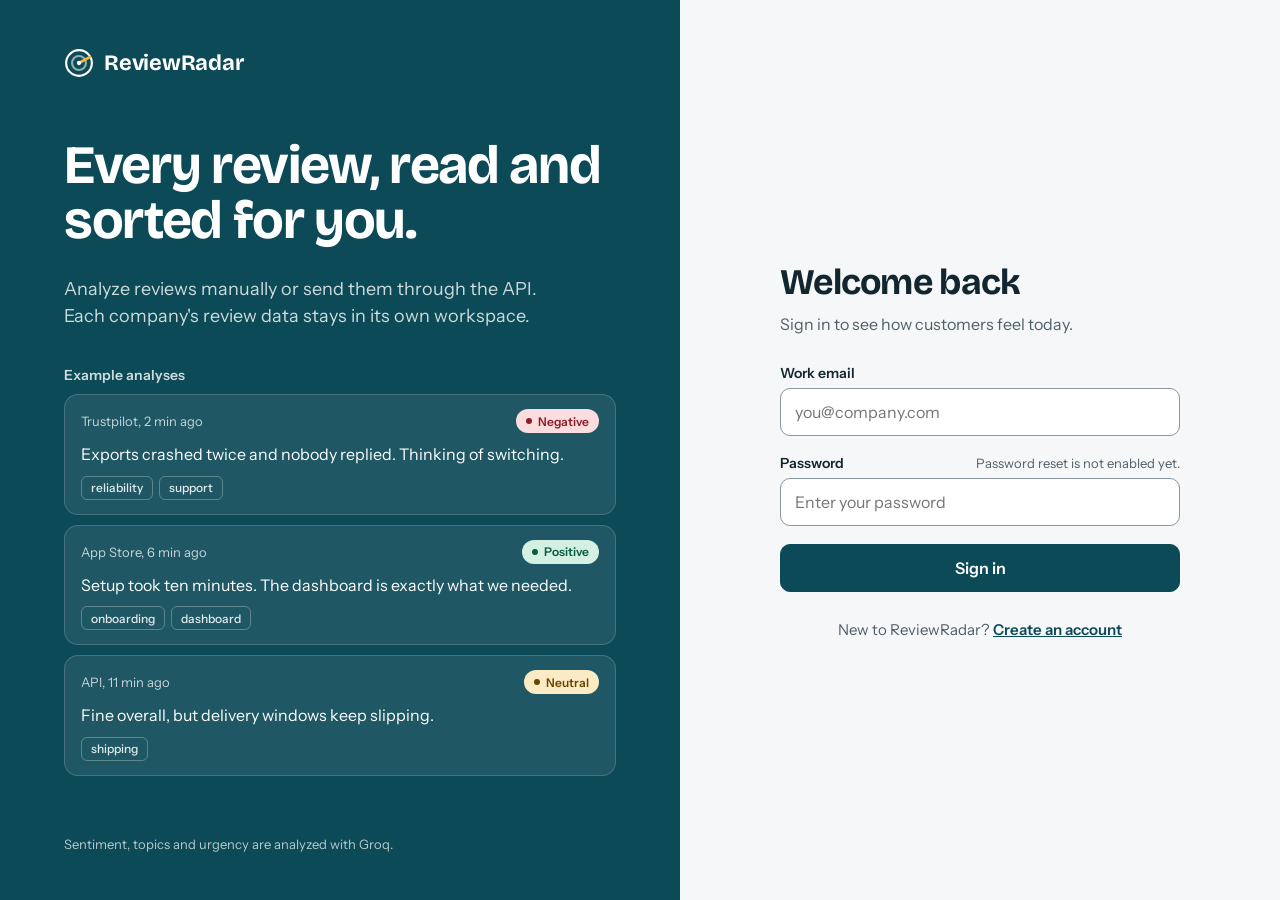
==== login.html @ a7514258 "Initial commit: ReviewRadar review analytics platform with Render deployment" ====
<!doctype html>
<html lang="en">
<head>
<meta charset="utf-8">
<meta name="viewport" content="width=device-width, initial-scale=1">
<title>Sign in to ReviewRadar</title>
<link rel="preconnect" href="https://fonts.googleapis.com">
<link rel="preconnect" href="https://fonts.gstatic.com" crossorigin>
<link href="https://fonts.googleapis.com/css2?family=Bricolage+Grotesque:opsz,wght@12..96,600;12..96,700&family=Instrument+Sans:wght@400;500;600&display=swap" rel="stylesheet">
<link rel="stylesheet" href="styles.css">
</head>
<body>
<div class="auth-shell" style="min-height: 100vh; display: flex; flex-wrap: wrap; background: #F5F7F8">

  <section class="auth-hero" style="flex: 1 1 640px; min-width: 0; box-sizing: border-box; background: #0D4A57; color: #fff; padding: 48px 64px; display: flex; flex-direction: column; justify-content: space-between; gap: 40px">
    <div style="display: flex; align-items: center; gap: 10px">
      <svg width="30" height="30" viewBox="0 0 28 28" aria-hidden="true"><circle cx="14" cy="14" r="12" fill="none" stroke="#fff" stroke-width="2"/><circle cx="14" cy="14" r="6.5" fill="none" stroke="#fff" stroke-width="2" opacity=".55"/><path d="M14 14 L24 8.5" stroke="#F2B544" stroke-width="2.6" stroke-linecap="round"/><circle cx="14" cy="14" r="2" fill="#fff"/></svg>
      <span class="disp" style="font-size: 22px; font-weight: 700; letter-spacing: -0.01em">ReviewRadar</span>
    </div>

    <div style="display: flex; flex-direction: column; gap: 28px; max-width: 560px">
      <h1 class="disp" style="margin: 0; font-size: 54px; line-height: 1.02; letter-spacing: -0.025em; font-weight: 700">Every review, read and sorted for you.</h1>
        <p style="margin: 0; font-size: 18px; line-height: 1.5; color: rgba(255,255,255,.8); max-width: 480px">Analyze reviews manually or send them through the API. Each company's review data stays in its own workspace.</p>

      <div class="auth-examples" style="display: flex; flex-direction: column; gap: 10px; margin-top: 8px">
        <div style="font-size: 14px; font-weight: 600; color: rgba(255,255,255,.8)">Example analyses</div>

        <div style="background: rgba(255,255,255,.08); border: 1px solid rgba(255,255,255,.16); border-radius: 14px; padding: 14px 16px; display: flex; flex-direction: column; gap: 10px">
          <div style="display: flex; justify-content: space-between; align-items: center; gap: 12px"><span style="font-size: 13px; color: rgba(255,255,255,.75)">Trustpilot, 2 min ago</span><span class="pill neg">Negative</span></div>
          <div style="font-size: 16px; line-height: 1.4">Exports crashed twice and nobody replied. Thinking of switching.</div>
          <div style="display: flex; gap: 6px"><span class="chip chip-dark">reliability</span><span class="chip chip-dark">support</span></div>
        </div>

        <div style="background: rgba(255,255,255,.08); border: 1px solid rgba(255,255,255,.16); border-radius: 14px; padding: 14px 16px; display: flex; flex-direction: column; gap: 10px">
          <div style="display: flex; justify-content: space-between; align-items: center; gap: 12px"><span style="font-size: 13px; color: rgba(255,255,255,.75)">App Store, 6 min ago</span><span class="pill pos">Positive</span></div>
          <div style="font-size: 16px; line-height: 1.4">Setup took ten minutes. The dashboard is exactly what we needed.</div>
          <div style="display: flex; gap: 6px"><span class="chip chip-dark">onboarding</span><span class="chip chip-dark">dashboard</span></div>
        </div>

        <div style="background: rgba(255,255,255,.08); border: 1px solid rgba(255,255,255,.16); border-radius: 14px; padding: 14px 16px; display: flex; flex-direction: column; gap: 10px">
          <div style="display: flex; justify-content: space-between; align-items: center; gap: 12px"><span style="font-size: 13px; color: rgba(255,255,255,.75)">API, 11 min ago</span><span class="pill neu">Neutral</span></div>
          <div style="font-size: 16px; line-height: 1.4">Fine overall, but delivery windows keep slipping.</div>
          <div style="display: flex; gap: 6px"><span class="chip chip-dark">shipping</span></div>
        </div>
      </div>
    </div>

    <div style="font-size: 13px; color: rgba(255,255,255,.7)">Sentiment, topics and urgency are analyzed with Groq.</div>
  </section>

  <section class="auth-panel" style="flex: 1 1 560px; min-width: 0; box-sizing: border-box; display: flex; align-items: center; justify-content: center; padding: 48px 32px">
    <div style="width: 100%; max-width: 400px; display: flex; flex-direction: column; gap: 28px">
      <div style="display: flex; flex-direction: column; gap: 8px">
        <h2 class="disp" style="margin: 0; font-size: 36px; letter-spacing: -0.02em; font-weight: 700">Welcome back</h2>
        <p style="margin: 0; font-size: 16px; line-height: 1.5; color: #4F5F69">Sign in to see how customers feel today.</p>
      </div>

      <form style="display: flex; flex-direction: column; gap: 18px">
        <div>
          <label class="lbl" for="email">Work email</label>
          <input class="inp" id="email" type="email" placeholder="you@company.com" autocomplete="email" required>
        </div>
        <div>
          <div style="display: flex; justify-content: space-between; align-items: baseline">
            <label class="lbl" for="password">Password</label>
            <span class="muted" style="font-size: 13px; margin-bottom: 6px">Password reset is not enabled yet.</span>
          </div>
          <input class="inp" id="password" type="password" placeholder="Enter your password" autocomplete="current-password" required>
        </div>
        <button class="btn lg block" type="button">Sign in</button>
      </form>

      <p style="margin: 0; font-size: 15px; color: #4F5F69; text-align: center">New to ReviewRadar? <a href="signup">Create an account</a></p>
    </div>
  </section>

</div>
<script src="app.js" defer></script>
</body>
</html>
---- styles.css ----
/* ==========================================================================
   ReviewRadar — shared styles
   Used by every page. Page-specific layout (flex/grid sizing) stays inline in
   each HTML file; everything reusable lives here.

   Palette
   --petrol      #0D4A57   brand, primary buttons, links
   --rail        #0B3F4A   sidebar
   --mist        #EDF0F2   app background
   --ink         #12262F   text
   --muted       #4F5F69   secondary text
   --negative    #D94B55 (fill)   #8F1D26 (text)   #FBDDDF (tint)
   --neutral     #E0B85A (fill)   #6B4500 (text)   #FBEBC4 (tint)
   --positive    #1C9E75 (fill)   #0B5A41 (text)   #D3F0E3 (tint)
   --signal      #F2B544   accent (radar sweep, badges)

   Fonts: Bricolage Grotesque (headings, numbers), Instrument Sans (UI)
   ========================================================================== */

:root {
  --petrol: #0D4A57;
  --petrol-deep: #093640;
  --rail: #0B3F4A;
  --mist: #EDF0F2;
  --paper: #F5F7F8;
  --surface: #FFFFFF;
  --line: #DDE3E8;
  --line-soft: #E6EBEF;
  --ink: #12262F;
  --muted: #4F5F69;
  --negative: #D94B55;
  --neutral: #E0B85A;
  --positive: #1C9E75;
  --signal: #F2B544;
}

/* ---------- Base ---------- */
body { margin: 0; font-family: 'Instrument Sans', system-ui, sans-serif; color: #12262F; -webkit-font-smoothing: antialiased; }
.disp { font-family: 'Bricolage Grotesque', 'Instrument Sans', sans-serif; }
a { color: #0D4A57; font-weight: 600; }
a:hover { color: #093640; }
:focus-visible { outline: 3px solid #7CC4D0; outline-offset: 2px; }
.sr-only { position: absolute; left: -9999px; }
.muted { color: #4F5F69; }
.mono { font-family: ui-monospace, SFMono-Regular, Menlo, monospace; font-size: 13px; }

.card { background: #fff; border: 1px solid #DDE3E8; border-radius: 16px; }

.h2 { font-family: 'Bricolage Grotesque', 'Instrument Sans', sans-serif; font-size: 20px; font-weight: 700; letter-spacing: -0.01em; margin: 0; }
.h2.lg { font-size: 22px; }
.lab { font-size: 13px; font-weight: 600; color: #4F5F69; }
.lab.mb { margin-bottom: 6px; }

/* ---------- App shell ---------- */
.rr-app { height: 100vh; display: flex; overflow: hidden; background: #EDF0F2; }
.rr-sidebar { flex: 0 0 248px; box-sizing: border-box; height: 100vh; overflow-y: auto; overscroll-behavior: contain; background: #0B3F4A; color: #fff; padding: 24px 16px; display: flex; flex-direction: column; gap: 4px; }
.rr-main { flex: 1 1 0; min-width: 0; height: 100vh; overflow-y: auto; overscroll-behavior: contain; box-sizing: border-box; padding: 32px 40px 56px; display: flex; flex-direction: column; gap: 24px; }

@media (max-width: 960px) {
  .rr-kpis { grid-template-columns: repeat(2, minmax(0, 1fr)); }
  .rr-two-col { grid-template-columns: 1fr; }
}

/* ---------- Mobile menu trigger + backdrop ---------- */
.rr-menu-btn {
  position: fixed; top: 14px; left: 14px; z-index: 70;
  display: none; align-items: center; justify-content: center;
  width: 44px; height: 44px; padding: 0; box-sizing: border-box;
  border: 1px solid #DDE3E8; border-radius: 12px;
  background: rgba(255,255,255,.94); color: #0D4A57; cursor: pointer;
  box-shadow: 0 4px 14px rgba(18,38,47,.14);
  backdrop-filter: blur(6px); -webkit-backdrop-filter: blur(6px);
  transition: opacity .2s ease, transform .2s ease;
}
.rr-menu-btn:hover { background: #fff; }
.rr-menu-btn.is-hidden { opacity: 0; pointer-events: none; transform: scale(.92); }

.rr-backdrop {
  position: fixed; inset: 0; z-index: 55; display: none;
  background: rgba(9,54,64,.45);
  backdrop-filter: blur(3px); -webkit-backdrop-filter: blur(3px);
  opacity: 0; visibility: hidden;
  transition: opacity .28s ease, visibility .28s ease;
}
.rr-backdrop.is-open { opacity: 1; visibility: visible; }
body.menu-open { overflow: hidden; }

@media (max-width: 820px) {
  .rr-app { height: auto; min-height: 100vh; overflow: visible; flex-direction: column; }

  .rr-sidebar {
    position: fixed; top: 0; left: 0; bottom: 0; z-index: 60;
    flex: none; width: 264px; max-width: 84vw; height: 100vh;
    box-sizing: border-box; overflow-y: auto; overscroll-behavior: contain;
    transform: translateX(-100%); visibility: hidden;
    transition: transform .28s cubic-bezier(.22,.61,.36,1), visibility .28s ease;
    box-shadow: 0 0 40px rgba(9,54,64,.35);
  }
  .rr-sidebar.is-open { transform: translateX(0); visibility: visible; }

  .rr-menu-btn { display: inline-flex; }
  .rr-backdrop { display: block; }

  .rr-main { flex: 1 1 auto; width: 100%; height: auto; overflow: visible; padding: 64px 16px 40px; gap: 18px; }
}

/* ---------- Sidebar navigation ---------- */
.nav { display: flex; align-items: center; gap: 12px; height: 42px; padding: 0 12px; border-radius: 10px; color: rgba(255,255,255,.84); font-size: 15px; font-weight: 500; text-decoration: none; }
.nav:hover { background: rgba(255,255,255,.08); color: #fff; }
.nav.on { background: rgba(255,255,255,.16); color: #fff; font-weight: 600; }
.nav svg { flex: none; }
.badge { margin-left: auto; font-size: 12px; font-weight: 700; background: #F2B544; color: #3A2600; border-radius: 99px; padding: 1px 8px; }

/* ---------- Buttons ---------- */
.btn { display: inline-flex; align-items: center; justify-content: center; gap: 8px; height: 42px; padding: 0 18px; border-radius: 10px; font: inherit; font-size: 15px; font-weight: 600; cursor: pointer; border: 1px solid #0D4A57; background: #0D4A57; color: #fff; text-decoration: none; }
.btn:hover { background: #093640; color: #fff; }
.btn.alt { background: #fff; color: #12262F; border-color: #8796A1; }
.btn.alt:hover { background: #EEF1F3; color: #12262F; }
.btn.sm { height: 34px; padding: 0 14px; font-size: 14px; }
.btn.lg { height: 48px; padding: 0 22px; font-size: 16px; }
.btn.block { width: 100%; }

/* ---------- Form fields ---------- */
.lbl { display: block; font-size: 14px; font-weight: 600; margin-bottom: 6px; }
.hint { font-size: 13px; color: #5B6B75; margin-top: 6px; }
.inp { width: 100%; box-sizing: border-box; height: 48px; border: 1px solid #8796A1; border-radius: 10px; padding: 0 14px; font: inherit; font-size: 16px; background: #fff; color: #12262F; }
.inp:focus { outline: 3px solid #9FD3DC; border-color: #0D4A57; }
.inp.md { height: 42px; padding: 0 12px; font-size: 15px; }
.select { height: 42px; box-sizing: border-box; border: 1px solid #8796A1; border-radius: 10px; padding: 0 12px; font: inherit; font-size: 15px; background: #fff; color: #12262F; }
.select.sm { height: 34px; border-radius: 8px; padding: 0 10px; font-size: 14px; }
.select.lg { height: 44px; width: 100%; }

/* ---------- Sentiment pills, tags, chips ---------- */
.pill { display: inline-flex; align-items: center; gap: 6px; height: 24px; padding: 0 10px; border-radius: 99px; font-size: 12px; font-weight: 600; white-space: nowrap; }
.pill::before { content: ""; width: 6px; height: 6px; border-radius: 50%; background: currentColor; }
.neg { background: #FBDDDF; color: #8F1D26; }
.neu { background: #FBEBC4; color: #6B4500; }
.pos { background: #D3F0E3; color: #0B5A41; }
.off { background: #E6EBEF; color: #3B4C57; }
.urg { display: inline-flex; align-items: center; height: 24px; padding: 0 10px; border-radius: 99px; font-size: 12px; font-weight: 700; background: #12262F; color: #fff; }
.chip { display: inline-flex; align-items: center; height: 24px; padding: 0 10px; border-radius: 6px; font-size: 13px; font-weight: 500; background: #EAF0F3; color: #25404D; }
.chip-dark { height: 22px; padding: 0 9px; font-size: 12px; background: transparent; border: 1px solid rgba(255,255,255,.28); color: rgba(255,255,255,.88); }
.topic { display: inline-flex; align-items: center; gap: 6px; height: 30px; padding: 0 12px; border-radius: 8px; font-size: 14px; font-weight: 500; background: #EAF0F3; color: #25404D; }
.req { font-size: 12px; font-weight: 600; color: #0D4A57; background: #DCEFF2; border-radius: 99px; padding: 2px 8px; margin-left: 8px; }
.dot { display: inline-block; width: 10px; height: 10px; border-radius: 3px; margin-right: 6px; }

/* ---------- Segmented control ---------- */
.seg { display: inline-flex; background: #fff; border: 1px solid #CBD3D9; border-radius: 10px; padding: 3px; }
.seg button { height: 34px; padding: 0 14px; border: 0; border-radius: 7px; background: transparent; font: inherit; font-size: 14px; font-weight: 600; color: #4F5F69; cursor: pointer; }
.seg button.on { background: #0D4A57; color: #fff; }

/* ---------- Sentiment split bar ---------- */
.split { display: flex; height: 10px; border-radius: 5px; overflow: hidden; gap: 2px; }

/* ---------- Sentiment-by-day chart (overview) ---------- */
.day { flex: 1; min-width: 0; height: 260px; display: flex; flex-direction: column; }
.day-half { flex: 1; display: flex; flex-direction: column; }
.day-half.up { justify-content: flex-end; }
.day-half.down { justify-content: flex-start; }
.day-axis { height: 2px; background: #12262F; opacity: .25; }
.s-pos { background: #1C9E75; border-radius: 3px 3px 0 0; }
.s-neu { background: #E0B85A; }
.s-neg { background: #D94B55; border-radius: 0 0 3px 3px; }

/* ---------- Overview: themes table ---------- */
.trow { display: grid; grid-template-columns: minmax(0, 1.2fr) 44px minmax(0, 1.6fr) 72px; gap: 14px; align-items: center; padding: 12px 0; border-top: 1px solid #E6EBEF; font-size: 15px; }

/* ---------- Reviews: list ---------- */
.rv { display: flex; flex-direction: column; gap: 10px; padding: 16px 18px; border-top: 1px solid #E6EBEF; cursor: pointer; }
.ri { display: flex; flex-direction: column; gap: 6px; padding: 16px 18px; border-top: 1px solid #E6EBEF; cursor: pointer; }
.theme-row { display: grid; grid-template-columns: minmax(0, 1.3fr) 56px minmax(0, 1.3fr) 64px; gap: 14px; align-items: center; padding: 14px 20px; font-size: 15px; border-top: 1px solid #E6EBEF; cursor: pointer; }
.rv:hover, .ri:hover, .theme-row:hover { background: #F6F9FA; }
.rv.is-selected, .ri.is-selected, .theme-row.is-selected { background: #EAF5F7; box-shadow: inset 0 0 0 2px #0D4A57; border-radius: 12px; border-top-color: transparent; }

/* ---------- Themes: quotes ---------- */
.q { margin: 0; padding: 14px 16px; background: #F6F9FA; border-radius: 12px; font-size: 15px; line-height: 1.5; }
.q small { display: block; margin-top: 6px; font-size: 13px; color: #4F5F69; }

/* ---------- Alerts ---------- */
.al { display: flex; flex-direction: column; gap: 10px; padding: 18px 20px; border-top: 1px solid #E6EBEF; }
.rule { display: flex; gap: 14px; align-items: flex-start; padding: 16px 0; border-top: 1px solid #E6EBEF; }
.rule input { width: 40px; height: 22px; flex: none; margin-top: 2px; accent-color: #0D4A57; }

/* ---------- Sources ---------- */
.tr { display: grid; grid-template-columns: minmax(0, 2fr) 90px minmax(0, 1.4fr) 150px 70px; gap: 16px; align-items: center; padding: 14px 28px; border-top: 1px solid #E6EBEF; font-size: 15px; }
.code { margin: 0; background: #0B3F4A; color: #E8F4F6; border-radius: 12px; padding: 16px 18px; font-family: ui-monospace, SFMono-Regular, Menlo, monospace; font-size: 13px; line-height: 1.65; overflow-x: auto; white-space: pre; }
.rr-import { display: grid; gap: 14px; }
.rr-import > p { margin: 0; line-height: 1.5; }
.rr-file { width: 100%; box-sizing: border-box; padding: 12px; border: 1px dashed #8796A1; border-radius: 12px; background: #F7F9FA; font: inherit; font-size: 15px; color: #12262F; }
.rr-file::file-selector-button { margin-right: 12px; padding: 10px 14px; border: 1px solid #0D4A57; border-radius: 8px; background: #fff; color: #0D4A57; font: inherit; font-size: 14px; font-weight: 600; cursor: pointer; }
.rr-file::file-selector-button:hover { background: #EAF5F7; }
.rr-progress { display: grid; gap: 8px; }
.rr-progress[hidden] { display: none; }
.rr-progress-track { height: 12px; overflow: hidden; border-radius: 99px; background: #E6EBEF; }
.rr-progress-track span { display: block; width: 0; height: 100%; border-radius: inherit; background: #0D4A57; transition: width .25s ease; }
.rr-progress-meta { display: flex; justify-content: space-between; gap: 12px; flex-wrap: wrap; font-size: 13px; color: #4F5F69; }
.rr-progress-error .rr-progress-track span { background: #D94B55; }
.rr-progress-error .rr-progress-meta { color: #8F1D26; }
.key { flex: 1; min-width: 200px; height: 42px; box-sizing: border-box; border: 1px solid #8796A1; border-radius: 10px; padding: 0 12px; display: flex; align-items: center; font-family: ui-monospace, SFMono-Regular, Menlo, monospace; font-size: 14px; background: #F7F9FA; }
.tile { width: 44px; height: 44px; border-radius: 12px; background: #E3EEF1; color: #0D4A57; display: flex; align-items: center; justify-content: center; font-weight: 700; font-size: 16px; flex: none; }

/* ---------- First import (column mapping) ---------- */
.map-row { display: grid; grid-template-columns: minmax(0, 1.1fr) minmax(0, 1fr) minmax(0, 1.3fr); gap: 20px; align-items: center; padding: 14px 0; border-top: 1px solid #E6EBEF; }
.map-th { font-size: 13px; font-weight: 600; color: #4F5F69; }

/* ---------- Settings ---------- */
.tab { display: inline-flex; align-items: center; height: 44px; padding: 0 4px; margin-right: 24px; font-size: 15px; font-weight: 600; color: #4F5F69; text-decoration: none; border-bottom: 3px solid transparent; }
.tab.on { color: #0D4A57; border-bottom-color: #0D4A57; }
.mr { display: grid; grid-template-columns: minmax(0, 2fr) 130px 130px 60px; gap: 16px; align-items: center; padding: 14px 28px; border-top: 1px solid #E6EBEF; font-size: 15px; }
.av { width: 38px; height: 38px; border-radius: 50%; background: #E3EEF1; color: #0D4A57; font-weight: 700; display: flex; align-items: center; justify-content: center; flex: none; }

/* ---------- Live workspace views ---------- */
.rr-logout { position: fixed; right: 20px; bottom: 20px; z-index: 5; box-shadow: 0 4px 16px rgba(18,38,47,.16); }
.rr-page-head { display: flex; align-items: flex-end; justify-content: space-between; gap: 16px; flex-wrap: wrap; }
.rr-page-head .disp { margin: 0; font-size: 32px; letter-spacing: -.02em; font-weight: 700; }
.rr-page-head p { margin: 5px 0 0; font-size: 15px; }
.rr-panel { min-width: 0; box-sizing: border-box; padding: 24px; background: #fff; border: 1px solid #DDE3E8; border-radius: 16px; }
.rr-panel > .h2 { margin: 0 0 14px; }
.rr-kpis { display: grid; grid-template-columns: repeat(4, minmax(0, 1fr)); gap: 16px; }
.rr-kpis strong { display: block; margin-top: 8px; font: 700 34px 'Bricolage Grotesque', 'Instrument Sans', sans-serif; }
.rr-two-col { display: grid; grid-template-columns: repeat(2, minmax(0, 1fr)); gap: 20px; align-items: start; }
.rr-chart { min-height: 170px; display: flex; align-items: end; gap: 8px; overflow-x: auto; border-bottom: 1px solid #CBD3D9; padding: 12px 4px 0; }
.rr-bar-item { flex: 1 0 22px; min-width: 22px; display: flex; flex-direction: column; justify-content: end; align-items: center; gap: 6px; }
.rr-bar { width: 100%; max-width: 38px; min-height: 2px; border-radius: 5px 5px 0 0; background: #0D4A57; }
.rr-bar-item small { color: #4F5F69; font-size: 10px; }
.rr-sentiments { display: grid; gap: 12px; margin: 16px 0 24px; }
.rr-sentiments > div { display: flex; justify-content: space-between; align-items: center; }
.rr-list { display: grid; gap: 12px; }
.rr-review { display: grid; grid-template-columns: auto auto 1fr; align-items: center; gap: 10px; padding: 16px; border: 1px solid #E6EBEF; border-radius: 12px; background: #fff; }
.rr-review p { grid-column: 1 / -1; margin: 0; line-height: 1.5; white-space: pre-wrap; overflow-wrap: anywhere; }
.rr-review-date { justify-self: end; font-size: 13px; }
.rr-review-meta { grid-column: 1 / -1; display: flex; justify-content: space-between; gap: 10px; flex-wrap: wrap; align-items: center; }
.rr-tags { display: flex; gap: 6px; flex-wrap: wrap; }
.rr-summary { grid-column: 1 / -1; font-size: 14px; }
.rr-urgent-item .rr-review { margin-bottom: 10px; }
.rr-controls { display: flex; gap: 12px; flex-wrap: wrap; align-items: center; }
.rr-controls > .inp { max-width: 460px; }
.rr-controls label { display: flex; align-items: center; gap: 8px; flex-wrap: wrap; }
.rr-pagination { display: flex; justify-content: center; align-items: center; gap: 16px; margin-top: 18px; }
.rr-topic-list { display: grid; }
.rr-topic-row { display: grid; grid-template-columns: minmax(120px, 1fr) minmax(90px, .7fr) minmax(160px, 1fr); gap: 12px; align-items: center; padding: 13px 0; border-top: 1px solid #E6EBEF; }
.rr-callout { padding: 14px 16px; border: 1px solid #B8D8DE; border-radius: 12px; background: #F2F9FA; color: #25404D; line-height: 1.5; }
.rr-range { display: flex; align-items: center; gap: 8px; color: #4F5F69; font-size: 14px; }
.rr-form { display: grid; gap: 12px; }
.rr-form textarea.inp { height: auto; min-height: 120px; padding: 12px; }
.rr-code { padding: 16px; border-radius: 10px; overflow-wrap: anywhere; white-space: pre-wrap; background: #0B3F4A; color: #E8F4F6; font: 13px/1.6 ui-monospace, SFMono-Regular, Menlo, monospace; }
.rr-usage { height: 10px; overflow: hidden; border-radius: 6px; background: #E6EBEF; }
.rr-usage span { display: block; height: 100%; background: #0D4A57; }
.rr-key-row { display: flex; gap: 8px; align-items: center; flex-wrap: wrap; }
.rr-key-row code { flex: 1 1 240px; overflow-wrap: anywhere; padding: 10px; border: 1px solid #DDE3E8; border-radius: 8px; background: #F7F9FA; }
.rr-success, .rr-error { margin: 0; font-size: 14px; }
.rr-success { color: #0B5A41; }
.rr-error { color: #8F1D26; }

@media (max-width: 760px) {
  .rr-kpis { grid-template-columns: repeat(2, minmax(0, 1fr)); }
  .rr-two-col { grid-template-columns: 1fr; }
  .rr-topic-row { grid-template-columns: 1fr; gap: 4px; }
  .rr-review { grid-template-columns: auto 1fr; }
  .rr-review-date { grid-column: 1 / -1; justify-self: start; }
  .rr-controls > .inp { max-width: none; flex: 1 1 100%; }
  .rr-controls .select { flex: 1 1 auto; }
}

@media (max-width: 560px) {
  .rr-main { padding: 60px 12px 36px; gap: 14px; }
  .rr-panel { padding: 16px; border-radius: 14px; }
  .rr-page-head .disp { font-size: 26px; }
  .rr-page-head p { font-size: 14px; }
  .rr-kpis { gap: 10px; }
  .rr-kpis strong { font-size: 26px; }
  .rr-review { padding: 12px; gap: 8px; }
  .rr-pagination { flex-wrap: wrap; gap: 10px; }
  .rr-range { width: 100%; justify-content: space-between; }
  .rr-logout { position: static; margin: 0 12px 24px auto; }
}

@media (max-width: 420px) {
  .rr-kpis { grid-template-columns: 1fr; }
}

/* ---------- Auth + onboarding pages ---------- */
@media (max-width: 900px) {
  .auth-shell { flex-direction: column; }
  .auth-hero { flex: 1 1 auto !important; padding: 32px 24px !important; order: 2; }
  .auth-hero h1, .auth-hero h2 { font-size: 34px !important; line-height: 1.1 !important; }
  .auth-panel, .auth-form-panel { flex: 1 1 auto !important; padding: 32px 20px !important; order: -1 !important; }
  .auth-examples { display: none !important; }
}

@media (max-width: 560px) {
  .auth-hero { padding: 26px 18px !important; }
  .auth-hero h1, .auth-hero h2 { font-size: 28px !important; }
  .auth-panel, .auth-form-panel { padding: 26px 16px !important; }
  .ob-header { padding: 16px !important; }
  .ob-main { padding: 8px 16px 40px !important; }
}
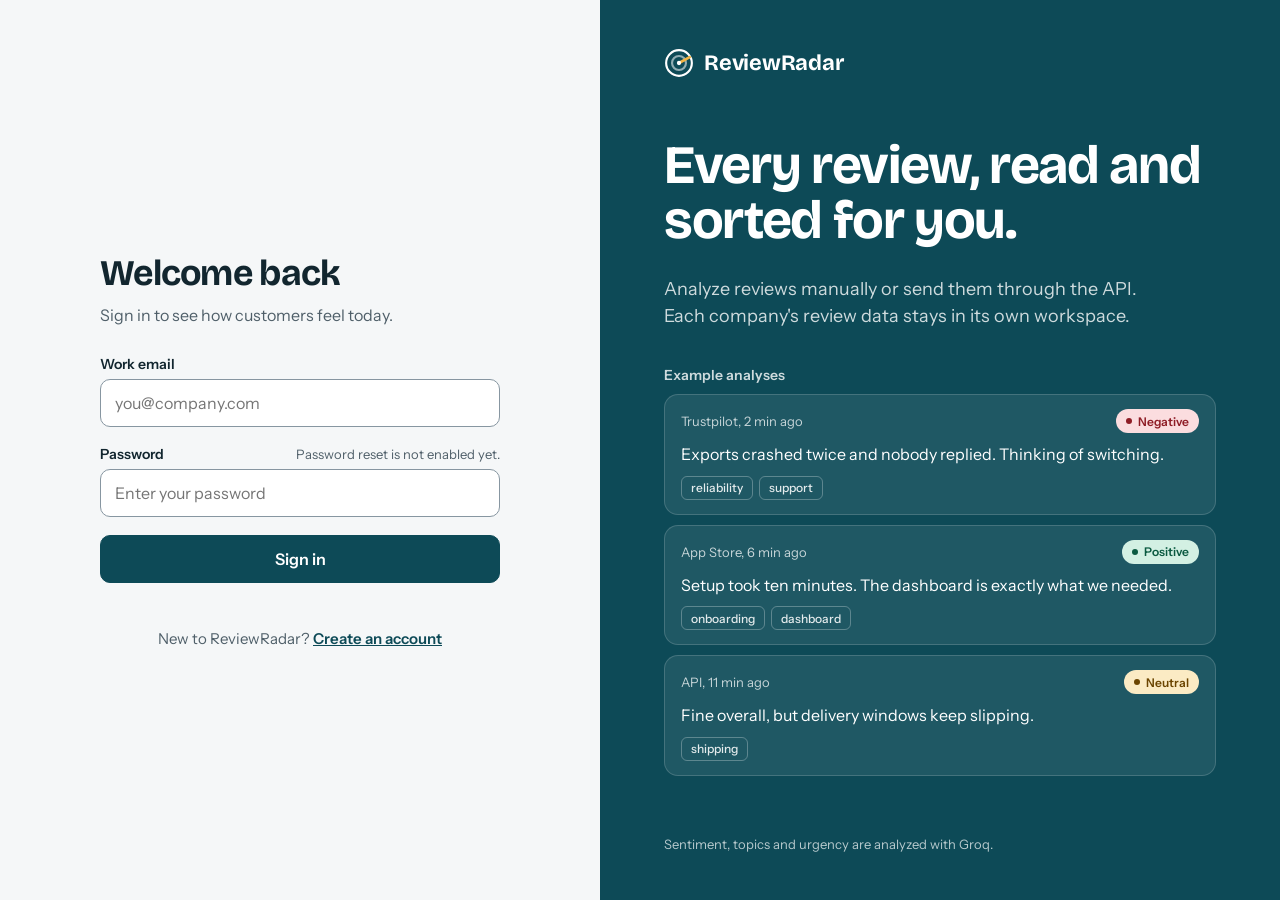
==== commit 6d276557: "Fix auth pages: form-first DOM order, class-based styling, native submit fallback" ====
--- a/login.html
+++ b/login.html
@@ -10,68 +10,69 @@
 <link rel="stylesheet" href="styles.css">
 </head>
 <body>
-<div class="auth-shell" style="min-height: 100vh; display: flex; flex-wrap: wrap; background: #F5F7F8">
+<div class="auth-shell">
 
-  <section class="auth-hero" style="flex: 1 1 640px; min-width: 0; box-sizing: border-box; background: #0D4A57; color: #fff; padding: 48px 64px; display: flex; flex-direction: column; justify-content: space-between; gap: 40px">
-    <div style="display: flex; align-items: center; gap: 10px">
+  <section class="auth-panel">
+    <div class="auth-card">
+      <div class="auth-intro">
+        <h1 class="disp auth-panel-title">Welcome back</h1>
+        <p class="auth-sub">Sign in to see how customers feel today.</p>
+      </div>
+
+      <form class="auth-form" action="api/login.php" method="post">
+        <div>
+          <label class="lbl" for="email">Work email</label>
+          <input class="inp" id="email" name="email" type="email" placeholder="you@company.com" autocomplete="email" required>
+        </div>
+        <div>
+          <div class="auth-label-row">
+            <label class="lbl" for="password">Password</label>
+            <span class="muted auth-note">Password reset is not enabled yet.</span>
+          </div>
+          <input class="inp" id="password" name="password" type="password" placeholder="Enter your password" autocomplete="current-password" required>
+        </div>
+        <button class="btn lg block" type="submit">Sign in</button>
+        <p class="auth-form-msg" data-form-message role="status"></p>
+      </form>
+
+      <p class="auth-alt">New to ReviewRadar? <a href="signup">Create an account</a></p>
+    </div>
+  </section>
+
+  <section class="auth-hero">
+    <div class="auth-brand">
       <svg width="30" height="30" viewBox="0 0 28 28" aria-hidden="true"><circle cx="14" cy="14" r="12" fill="none" stroke="#fff" stroke-width="2"/><circle cx="14" cy="14" r="6.5" fill="none" stroke="#fff" stroke-width="2" opacity=".55"/><path d="M14 14 L24 8.5" stroke="#F2B544" stroke-width="2.6" stroke-linecap="round"/><circle cx="14" cy="14" r="2" fill="#fff"/></svg>
-      <span class="disp" style="font-size: 22px; font-weight: 700; letter-spacing: -0.01em">ReviewRadar</span>
+      <span class="disp auth-brand-name">ReviewRadar</span>
     </div>
 
-    <div style="display: flex; flex-direction: column; gap: 28px; max-width: 560px">
-      <h1 class="disp" style="margin: 0; font-size: 54px; line-height: 1.02; letter-spacing: -0.025em; font-weight: 700">Every review, read and sorted for you.</h1>
-        <p style="margin: 0; font-size: 18px; line-height: 1.5; color: rgba(255,255,255,.8); max-width: 480px">Analyze reviews manually or send them through the API. Each company's review data stays in its own workspace.</p>
+    <div class="auth-hero-copy">
+      <h2 class="disp auth-hero-title">Every review, read and sorted for you.</h2>
+      <p class="auth-lede">Analyze reviews manually or send them through the API. Each company's review data stays in its own workspace.</p>
 
-      <div class="auth-examples" style="display: flex; flex-direction: column; gap: 10px; margin-top: 8px">
-        <div style="font-size: 14px; font-weight: 600; color: rgba(255,255,255,.8)">Example analyses</div>
+      <div class="auth-examples">
+        <div class="auth-examples-title">Example analyses</div>
 
-        <div style="background: rgba(255,255,255,.08); border: 1px solid rgba(255,255,255,.16); border-radius: 14px; padding: 14px 16px; display: flex; flex-direction: column; gap: 10px">
-          <div style="display: flex; justify-content: space-between; align-items: center; gap: 12px"><span style="font-size: 13px; color: rgba(255,255,255,.75)">Trustpilot, 2 min ago</span><span class="pill neg">Negative</span></div>
-          <div style="font-size: 16px; line-height: 1.4">Exports crashed twice and nobody replied. Thinking of switching.</div>
-          <div style="display: flex; gap: 6px"><span class="chip chip-dark">reliability</span><span class="chip chip-dark">support</span></div>
+        <div class="auth-example">
+          <div class="auth-example-meta"><span>Trustpilot, 2 min ago</span><span class="pill neg">Negative</span></div>
+          <div class="auth-example-body">Exports crashed twice and nobody replied. Thinking of switching.</div>
+          <div class="auth-example-tags"><span class="chip chip-dark">reliability</span><span class="chip chip-dark">support</span></div>
         </div>
 
-        <div style="background: rgba(255,255,255,.08); border: 1px solid rgba(255,255,255,.16); border-radius: 14px; padding: 14px 16px; display: flex; flex-direction: column; gap: 10px">
-          <div style="display: flex; justify-content: space-between; align-items: center; gap: 12px"><span style="font-size: 13px; color: rgba(255,255,255,.75)">App Store, 6 min ago</span><span class="pill pos">Positive</span></div>
-          <div style="font-size: 16px; line-height: 1.4">Setup took ten minutes. The dashboard is exactly what we needed.</div>
-          <div style="display: flex; gap: 6px"><span class="chip chip-dark">onboarding</span><span class="chip chip-dark">dashboard</span></div>
+        <div class="auth-example">
+          <div class="auth-example-meta"><span>App Store, 6 min ago</span><span class="pill pos">Positive</span></div>
+          <div class="auth-example-body">Setup took ten minutes. The dashboard is exactly what we needed.</div>
+          <div class="auth-example-tags"><span class="chip chip-dark">onboarding</span><span class="chip chip-dark">dashboard</span></div>
         </div>
 
-        <div style="background: rgba(255,255,255,.08); border: 1px solid rgba(255,255,255,.16); border-radius: 14px; padding: 14px 16px; display: flex; flex-direction: column; gap: 10px">
-          <div style="display: flex; justify-content: space-between; align-items: center; gap: 12px"><span style="font-size: 13px; color: rgba(255,255,255,.75)">API, 11 min ago</span><span class="pill neu">Neutral</span></div>
-          <div style="font-size: 16px; line-height: 1.4">Fine overall, but delivery windows keep slipping.</div>
-          <div style="display: flex; gap: 6px"><span class="chip chip-dark">shipping</span></div>
+        <div class="auth-example">
+          <div class="auth-example-meta"><span>API, 11 min ago</span><span class="pill neu">Neutral</span></div>
+          <div class="auth-example-body">Fine overall, but delivery windows keep slipping.</div>
+          <div class="auth-example-tags"><span class="chip chip-dark">shipping</span></div>
         </div>
       </div>
     </div>
 
-    <div style="font-size: 13px; color: rgba(255,255,255,.7)">Sentiment, topics and urgency are analyzed with Groq.</div>
-  </section>
-
-  <section class="auth-panel" style="flex: 1 1 560px; min-width: 0; box-sizing: border-box; display: flex; align-items: center; justify-content: center; padding: 48px 32px">
-    <div style="width: 100%; max-width: 400px; display: flex; flex-direction: column; gap: 28px">
-      <div style="display: flex; flex-direction: column; gap: 8px">
-        <h2 class="disp" style="margin: 0; font-size: 36px; letter-spacing: -0.02em; font-weight: 700">Welcome back</h2>
-        <p style="margin: 0; font-size: 16px; line-height: 1.5; color: #4F5F69">Sign in to see how customers feel today.</p>
-      </div>
-
-      <form style="display: flex; flex-direction: column; gap: 18px">
-        <div>
-          <label class="lbl" for="email">Work email</label>
-          <input class="inp" id="email" type="email" placeholder="you@company.com" autocomplete="email" required>
-        </div>
-        <div>
-          <div style="display: flex; justify-content: space-between; align-items: baseline">
-            <label class="lbl" for="password">Password</label>
-            <span class="muted" style="font-size: 13px; margin-bottom: 6px">Password reset is not enabled yet.</span>
-          </div>
-          <input class="inp" id="password" type="password" placeholder="Enter your password" autocomplete="current-password" required>
-        </div>
-        <button class="btn lg block" type="button">Sign in</button>
-      </form>
-
-      <p style="margin: 0; font-size: 15px; color: #4F5F69; text-align: center">New to ReviewRadar? <a href="signup">Create an account</a></p>
-    </div>
+    <p class="auth-footnote">Sentiment, topics and urgency are analyzed with Groq.</p>
   </section>
 
 </div>
--- a/styles.css
+++ b/styles.css
@@ -280,18 +280,60 @@
 }
 
 /* ---------- Auth + onboarding pages ---------- */
+.auth-shell { min-height: 100vh; min-height: 100svh; display: flex; flex-wrap: wrap; background: #F5F7F8; }
+
+.auth-hero { flex: 1 1 640px; min-width: 0; box-sizing: border-box; background: #0D4A57; color: #fff; padding: 48px 64px; display: flex; flex-direction: column; justify-content: space-between; gap: 40px; }
+.auth-brand { display: flex; align-items: center; gap: 10px; }
+.auth-brand-name { font-size: 22px; font-weight: 700; letter-spacing: -0.01em; }
+.auth-hero-copy { display: flex; flex-direction: column; gap: 28px; max-width: 560px; }
+.auth-hero-copy.md { gap: 36px; max-width: 520px; }
+.auth-hero-title { margin: 0; font-size: 54px; line-height: 1.02; letter-spacing: -0.025em; font-weight: 700; }
+.auth-hero-title.md { font-size: 46px; line-height: 1.05; }
+.auth-lede { margin: 0; font-size: 18px; line-height: 1.5; color: rgba(255,255,255,.8); max-width: 480px; }
+.auth-examples { display: flex; flex-direction: column; gap: 10px; margin-top: 8px; }
+.auth-examples-title { font-size: 14px; font-weight: 600; color: rgba(255,255,255,.8); }
+.auth-example { display: flex; flex-direction: column; gap: 10px; padding: 14px 16px; background: rgba(255,255,255,.08); border: 1px solid rgba(255,255,255,.16); border-radius: 14px; }
+.auth-example-meta { display: flex; justify-content: space-between; align-items: center; gap: 12px; font-size: 13px; color: rgba(255,255,255,.75); }
+.auth-example-body { font-size: 16px; line-height: 1.4; }
+.auth-example-tags { display: flex; gap: 6px; }
+.auth-steps { margin: 0; padding: 0; list-style: none; display: flex; flex-direction: column; }
+.auth-step { display: flex; gap: 20px; }
+.auth-step-marker { display: flex; flex-direction: column; align-items: center; flex: none; }
+.auth-step-number { width: 36px; height: 36px; border-radius: 50%; background: #F2B544; color: #3A2600; font-weight: 700; display: flex; align-items: center; justify-content: center; flex: none; }
+.auth-step-number.ghost { background: transparent; border: 2px solid rgba(255,255,255,.5); }
+.auth-step-rule { width: 2px; flex: 1; min-height: 28px; background: rgba(255,255,255,.28); }
+.auth-step-body { padding-bottom: 28px; }
+.auth-step-title { font-size: 18px; font-weight: 600; }
+.auth-step-desc { font-size: 15px; line-height: 1.5; color: rgba(255,255,255,.78); margin-top: 4px; }
+.auth-footnote { margin: 0; font-size: 13px; color: rgba(255,255,255,.7); }
+
+.auth-panel { flex: 1 1 560px; min-width: 0; box-sizing: border-box; display: flex; align-items: center; justify-content: center; padding: 48px 32px; }
+.auth-card { width: 100%; max-width: 400px; display: flex; flex-direction: column; gap: 28px; }
+.auth-card.md { max-width: 420px; gap: 26px; }
+.auth-intro { display: flex; flex-direction: column; gap: 8px; }
+.auth-panel-title { margin: 0; font-size: 36px; letter-spacing: -0.02em; font-weight: 700; }
+.auth-sub { margin: 0; font-size: 16px; line-height: 1.5; color: #4F5F69; }
+.auth-form { display: flex; flex-direction: column; gap: 18px; }
+.auth-label-row { display: flex; justify-content: space-between; align-items: baseline; }
+.auth-note { font-size: 13px; }
+.auth-consent { display: flex; gap: 10px; align-items: flex-start; font-size: 14px; line-height: 1.45; color: #4F5F69; }
+.auth-consent input { width: 18px; height: 18px; margin: 1px 0 0; accent-color: #0D4A57; flex: none; }
+.auth-alt { margin: 0; font-size: 15px; color: #4F5F69; text-align: center; }
+.auth-form [data-form-message] { margin: 0; font-size: 14px; }
+.auth-form [data-form-message]:empty { height: 0; }
+
 @media (max-width: 900px) {
   .auth-shell { flex-direction: column; }
-  .auth-hero { flex: 1 1 auto !important; padding: 32px 24px !important; order: 2; }
-  .auth-hero h1, .auth-hero h2 { font-size: 34px !important; line-height: 1.1 !important; }
-  .auth-panel, .auth-form-panel { flex: 1 1 auto !important; padding: 32px 20px !important; order: -1 !important; }
-  .auth-examples { display: none !important; }
+  .auth-hero { flex: 1 1 auto; padding: 32px 24px; }
+  .auth-hero-title, .auth-hero-title.md { font-size: 34px; line-height: 1.1; }
+  .auth-panel { flex: 1 1 auto; padding: 32px 20px; }
+  .auth-examples { display: none; }
 }
 
 @media (max-width: 560px) {
-  .auth-hero { padding: 26px 18px !important; }
-  .auth-hero h1, .auth-hero h2 { font-size: 28px !important; }
-  .auth-panel, .auth-form-panel { padding: 26px 16px !important; }
+  .auth-hero { padding: 26px 18px; }
+  .auth-hero-title, .auth-hero-title.md { font-size: 28px; }
+  .auth-panel { padding: 26px 16px; }
   .ob-header { padding: 16px !important; }
   .ob-main { padding: 8px 16px 40px !important; }
 }
